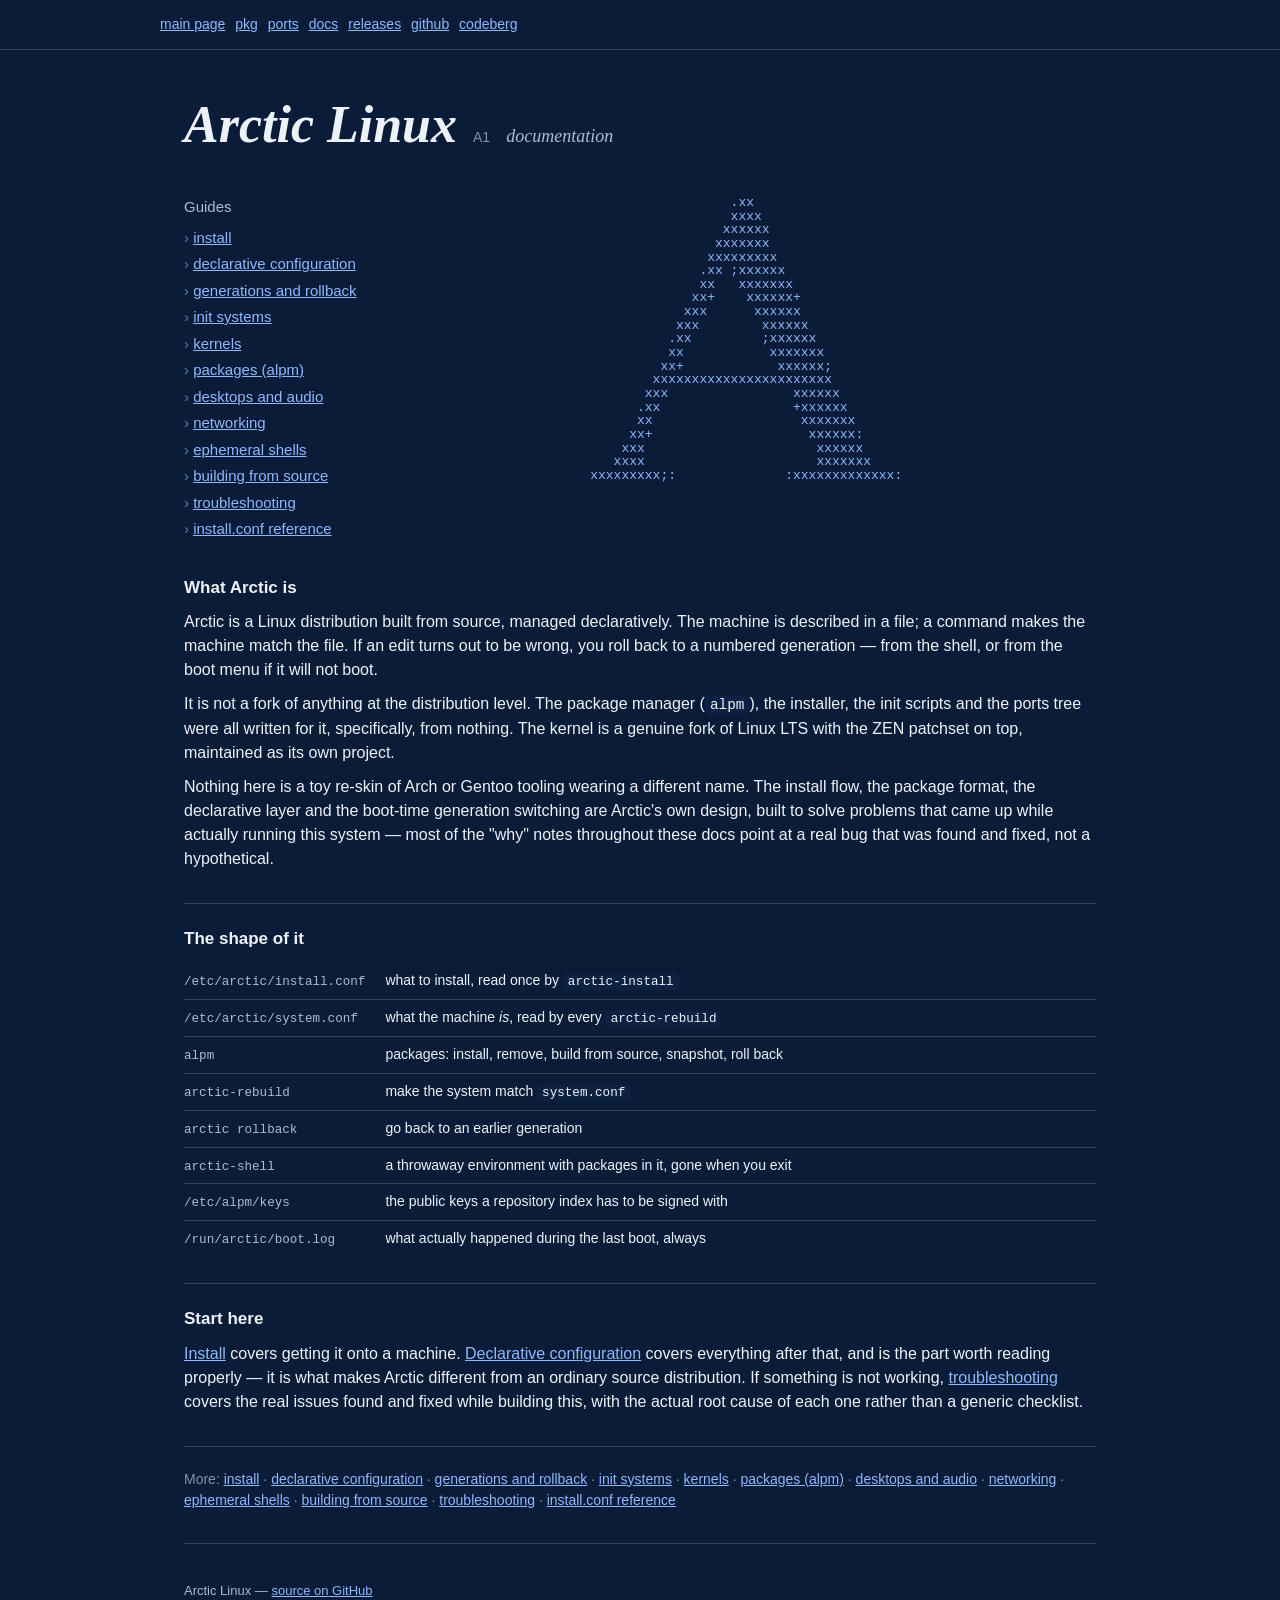
==== index.html @ 074c1dd9 "A1: alpm system get/check/upgrade, declarative networking/GPU/microcode, arctic-shell crash recovery" ====
<!DOCTYPE html>
<html lang="en">
<head>
<meta charset="utf-8">
<meta name="viewport" content="width=device-width, initial-scale=1">
<title>Arctic Linux docs</title>
<link rel="stylesheet" href="/style.css">
</head>
<body>
<nav class="topbar">
  <div class="wrap" style="padding:0;">
    <a href="https://arctic-linux.apiwow.net">main page</a>
    <a href="https://pkg-arctic.apiwow.net">pkg</a>
    <a href="https://ports-arctic.apiwow.net">ports</a>
    <a href="https://arctic-docs.apiwow.net">docs</a>
    <a href="https://arctic-releases.apiwow.net">releases</a>
    <a href="https://github.com/apiwo/arctic-linux">github</a>
    <a href="https://codeberg.org/apiwo/arctic-linux">codeberg</a>
  </div>
</nav>
<div class="wrap">
  <header class="hero">
    <h1>Arctic Linux</h1>
    <p style="color:#7f92b0;font-size:14px;margin-top:-6px;">A1</p>
    <span class="tagline">documentation</span>
  </header>

  <div class="top-grid">
    <div class="pages">
      <p>Guides</p>
      <ul>
        <li><a href="/install.html">install</a></li>
        <li><a href="/configure.html">declarative configuration</a></li>
        <li><a href="/generations.html">generations and rollback</a></li>
        <li><a href="/init.html">init systems</a></li>
        <li><a href="/kernels.html">kernels</a></li>
        <li><a href="/packages.html">packages (alpm)</a></li>
        <li><a href="/desktops.html">desktops and audio</a></li>
        <li><a href="/networking.html">networking</a></li>
        <li><a href="/shell.html">ephemeral shells</a></li>
                <li><a href="/building.html">building from source</a></li>
        <li><a href="/troubleshooting.html">troubleshooting</a></li>
        <li><a href="/reference.html">install.conf reference</a></li>
      </ul>
    </div>
    <div class="art">
      <pre>                   .xx
                   xxxx
                  xxxxxx
                 xxxxxxx
                xxxxxxxxx
               .xx ;xxxxxx
               xx   xxxxxxx
              xx+    xxxxxx+
             xxx      xxxxxx
            xxx        xxxxxx
           .xx         ;xxxxxx
           xx           xxxxxxx
          xx+            xxxxxx;
         xxxxxxxxxxxxxxxxxxxxxxx
        xxx                xxxxxx
       .xx                 +xxxxxx
       xx                   xxxxxxx
      xx+                    xxxxxx:
     xxx                      xxxxxx
    xxxx                      xxxxxxx
 xxxxxxxxx;:              :xxxxxxxxxxxxx:</pre>
    </div>
  </div>

  <section>
    <h2>What Arctic is</h2>
    <p>Arctic is a Linux distribution built from source, managed declaratively.
    The machine is described in a file; a command makes the machine match the
    file. If an edit turns out to be wrong, you roll back to a numbered
    generation — from the shell, or from the boot menu if it will not boot.</p>

    <p>It is not a fork of anything at the distribution level. The package
    manager (<code>alpm</code>), the installer, the init scripts and the
    ports tree were all written for it, specifically, from nothing. The
    kernel is a genuine fork of Linux LTS with the ZEN patchset on top,
    maintained as its own project.</p>

    <p>Nothing here is a toy re-skin of Arch or Gentoo tooling wearing a
    different name. The install flow, the package format, the declarative
    layer and the boot-time generation switching are Arctic's own design,
    built to solve problems that came up while actually running this
    system — most of the "why" notes throughout these docs point at a real
    bug that was found and fixed, not a hypothetical.</p>
  </section>

  <section>
    <h2>The shape of it</h2>
    <table>
      <tr><td><code>/etc/arctic/install.conf</code></td>
          <td>what to install, read once by <code>arctic-install</code></td></tr>
      <tr><td><code>/etc/arctic/system.conf</code></td>
          <td>what the machine <em>is</em>, read by every <code>arctic-rebuild</code></td></tr>
      <tr><td><code>alpm</code></td>
          <td>packages: install, remove, build from source, snapshot, roll back</td></tr>
      <tr><td><code>arctic-rebuild</code></td>
          <td>make the system match <code>system.conf</code></td></tr>
      <tr><td><code>arctic rollback</code></td>
          <td>go back to an earlier generation</td></tr>
      <tr><td><code>arctic-shell</code></td>
          <td>a throwaway environment with packages in it, gone when you exit</td></tr>
      <tr><td><code>/etc/alpm/keys</code></td>
          <td>the public keys a repository index has to be signed with</td></tr>
      <tr><td><code>/run/arctic/boot.log</code></td>
          <td>what actually happened during the last boot, always</td></tr>
    </table>
  </section>

  <section>
    <h2>Start here</h2>
    <p><a href="/install.html">Install</a> covers getting it onto a machine.
    <a href="/configure.html">Declarative configuration</a> covers everything
    after that, and is the part worth reading properly — it is what makes
    Arctic different from an ordinary source distribution. If something is
    not working, <a href="/troubleshooting.html">troubleshooting</a> covers
    the real issues found and fixed while building this, with the actual
    root cause of each one rather than a generic checklist.</p>
  </section>

  <section>
    <p style="color:#7f92b0;font-size:14px;">More: <a href="/install.html">install</a> · <a href="/configure.html">declarative configuration</a> · <a href="/generations.html">generations and rollback</a> · <a href="/init.html">init systems</a> · <a href="/kernels.html">kernels</a> · <a href="/packages.html">packages (alpm)</a> · <a href="/desktops.html">desktops and audio</a> · <a href="/networking.html">networking</a> · <a href="/shell.html">ephemeral shells</a> · <a href="/building.html">building from source</a> · <a href="/troubleshooting.html">troubleshooting</a> · <a href="/reference.html">install.conf reference</a></p>
  </section>

  <footer>
    <p>Arctic Linux — <a href="https://github.com/apiwo/arctic-linux">source on GitHub</a></p>
  </footer>
</div>
</body>
</html>
---- style.css ----
:root{
  --bg:#0a1c38;
  --bg-alt:#0d2242;
  --fg:#eef2f8;
  --fg-dim:#a9bbd6;
  --accent:#8fb8ff;
  --accent-dim:#5580b8;
  --rule:rgba(255,255,255,0.16);
}
*{box-sizing:border-box;}
body{
  margin:0;
  background:var(--bg);
  color:var(--fg);
  font-family:-apple-system,BlinkMacSystemFont,"Segoe UI",Helvetica,Arial,sans-serif;
  font-size:16px;
  line-height:1.5;
}
a{color:var(--accent);text-decoration:underline;}
a:hover{color:#c3dbff;}
a:focus-visible, button:focus-visible{outline:2px solid var(--accent);outline-offset:2px;}

.wrap{max-width:960px;margin:0 auto;padding:0 24px 80px;}

nav.topbar{
  padding:14px 24px;
  border-bottom:1px solid var(--rule);
  font-size:14px;
}
nav.topbar a{margin-right:6px;}

header.hero{
  display:flex;
  align-items:baseline;
  gap:16px;
  flex-wrap:wrap;
  padding:36px 0 8px;
}
header.hero h1{
  font-family:Georgia,"Times New Roman",serif;
  font-style:italic;
  font-weight:700;
  font-size:52px;
  margin:0;
  color:var(--fg);
}
header.hero .tagline{
  font-family:Georgia,"Times New Roman",serif;
  font-style:italic;
  color:var(--fg-dim);
  font-size:18px;
}

.top-grid{
  display:flex;
  gap:32px;
  padding:24px 0 8px;
  flex-wrap:wrap;
}
.pages{min-width:150px;font-size:15px;}
.pages p{margin:0 0 8px;color:var(--fg-dim);}
.pages ul{list-style:none;margin:0;padding:0;}
.pages li{margin:4px 0;}
.pages li::before{content:"› ";color:var(--accent-dim);}

.art{
  flex:1;
  min-width:280px;
  display:flex;
  justify-content:center;
}
.art pre{
  font-family:"JetBrains Mono","Fira Code",ui-monospace,Menlo,Consolas,monospace;
  font-size:13px;
  line-height:1.05;
  color:var(--accent);
  margin:0;
  white-space:pre;
}

section{padding:22px 0;border-top:1px solid var(--rule);}
section:first-of-type{border-top:none;}
section h2{
  font-size:17px;
  margin:0 0 10px;
  color:var(--fg);
}
section p{margin:0 0 10px;color:var(--fg);}
section ul{margin:0;padding-left:20px;}
section li{margin:4px 0;}

.status-line{
  font-size:14px;
  letter-spacing:.02em;
  color:var(--fg-dim);
}
.status-line strong{color:var(--fg);}

pre.code{
  background:var(--bg-alt);
  border:1px solid var(--rule);
  padding:14px 16px;
  overflow-x:auto;
  font-family:"JetBrains Mono","Fira Code",ui-monospace,Menlo,Consolas,monospace;
  font-size:13px;
  color:var(--fg);
  line-height:1.5;
}
pre.code .c{color:var(--fg-dim);}

footer{
  padding:24px 0 0;
  border-top:1px solid var(--rule);
  font-size:13px;
  color:var(--fg-dim);
}

@media (max-width:600px){
  header.hero h1{font-size:40px;}
  .top-grid{flex-direction:column;}
  .art{justify-content:flex-start;}
  .art pre{font-size:11px;}
}

table.listing{width:100%;border-collapse:collapse;font-size:14px;}
table.listing th{text-align:left;padding:6px 10px;border-bottom:1px solid var(--rule);color:var(--fg-dim);font-weight:600;}
table.listing td{padding:5px 10px;border-bottom:1px solid var(--rule);}
table.listing tr:hover td{background:var(--bg-alt);}

/* Docs additions: plain tables used as definition lists, subheadings, and
   inline code inside prose. */
section h3{font-family:Georgia,'Times New Roman',serif;font-style:italic;
  font-size:18px;font-weight:400;margin:22px 0 8px;color:var(--fg);}
section table{width:100%;border-collapse:collapse;font-size:14px;margin:12px 0 4px;}
section table td{padding:7px 12px 7px 0;border-bottom:1px solid var(--rule);
  vertical-align:top;}
section table td:first-child{white-space:nowrap;width:1%;padding-right:20px;
  color:var(--fg-dim);}
section table tr:last-child td{border-bottom:none;}
section code{font-family:'JetBrains Mono',ui-monospace,SFMono-Regular,Menlo,
  Consolas,monospace;font-size:0.9em;background:var(--bg-alt);
  padding:1px 5px;border-radius:3px;}
section table td:first-child code{background:none;padding:0;}
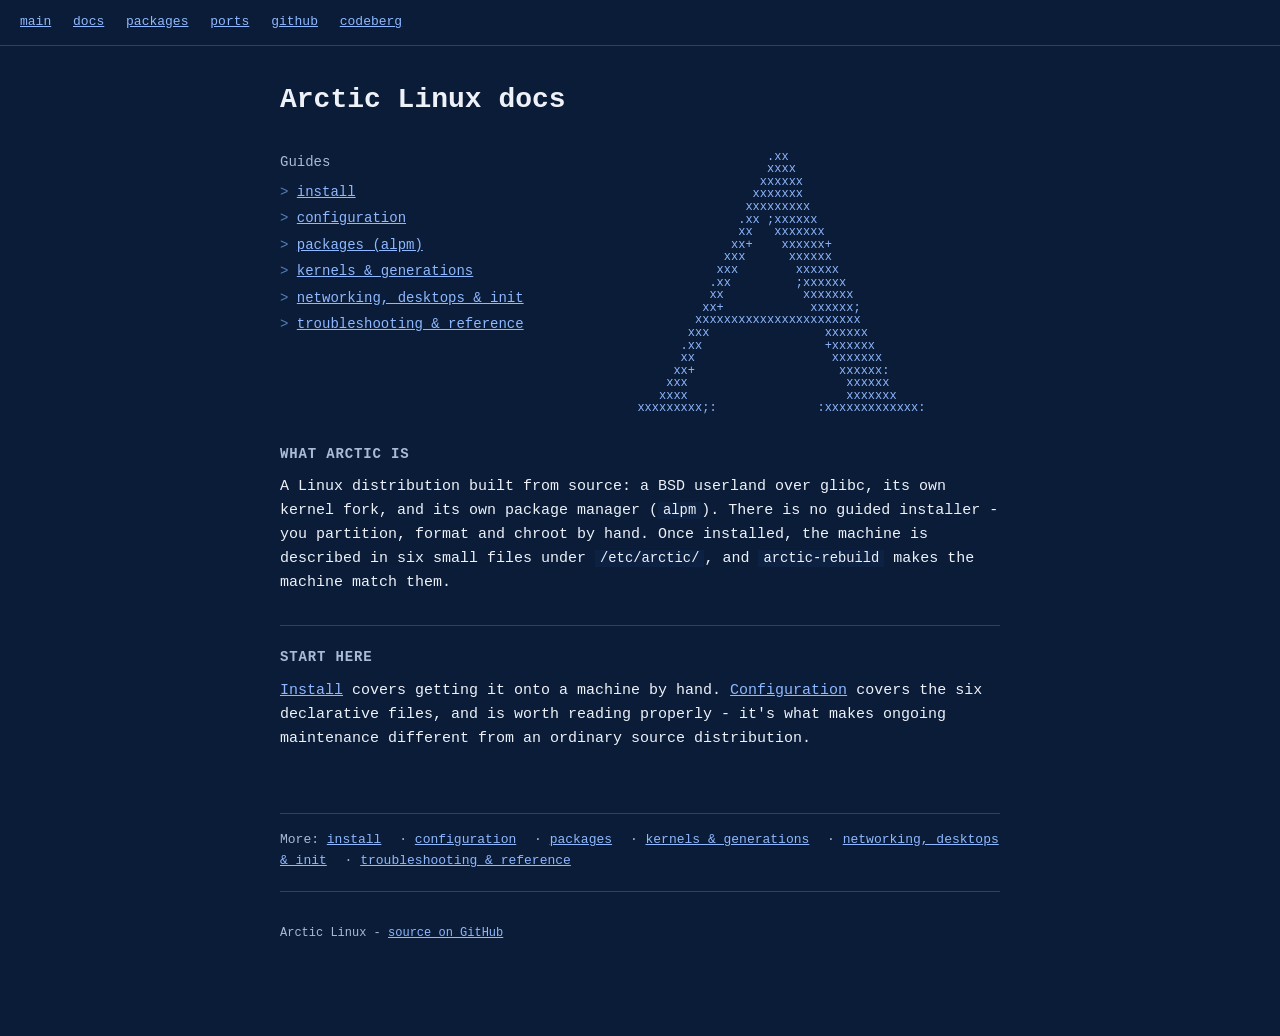
==== commit ac9c77aa: "Cut to 6 articles, shared stylesheet, rewrite for manual install 13 pages down to 6: install (deeper" ====
--- a/index.html
+++ b/index.html
@@ -8,21 +8,16 @@
 </head>
 <body>
 <nav class="topbar">
-  <div class="wrap" style="padding:0;">
-    <a href="https://arctic-linux.apiwow.net">main page</a>
-    <a href="https://pkg-arctic.apiwow.net">pkg</a>
-    <a href="https://ports-arctic.apiwow.net">ports</a>
-    <a href="https://arctic-docs.apiwow.net">docs</a>
-    <a href="https://arctic-releases.apiwow.net">releases</a>
-    <a href="https://github.com/apiwo/arctic-linux">github</a>
-    <a href="https://codeberg.org/apiwo/arctic-linux">codeberg</a>
-  </div>
+  <a href="https://arctic-linux.apiwow.net">main</a>
+  <a href="https://arctic-docs.apiwow.net">docs</a>
+  <a href="https://pkg-arctic.apiwow.net">packages</a>
+  <a href="https://ports-arctic.apiwow.net">ports</a>
+  <a href="https://github.com/apiwo/arctic-linux">github</a>
+  <a href="https://codeberg.org/apiwo/arctic-linux">codeberg</a>
 </nav>
 <div class="wrap">
   <header class="hero">
-    <h1>Arctic Linux</h1>
-    <p style="color:#7f92b0;font-size:14px;margin-top:-6px;">A1</p>
-    <span class="tagline">documentation</span>
+    <h1>Arctic Linux docs</h1>
   </header>
 
   <div class="top-grid">
@@ -30,17 +25,11 @@
       <p>Guides</p>
       <ul>
         <li><a href="/install.html">install</a></li>
-        <li><a href="/configure.html">declarative configuration</a></li>
-        <li><a href="/generations.html">generations and rollback</a></li>
-        <li><a href="/init.html">init systems</a></li>
-        <li><a href="/kernels.html">kernels</a></li>
+        <li><a href="/configure.html">configuration</a></li>
         <li><a href="/packages.html">packages (alpm)</a></li>
-        <li><a href="/desktops.html">desktops and audio</a></li>
-        <li><a href="/networking.html">networking</a></li>
-        <li><a href="/shell.html">ephemeral shells</a></li>
-                <li><a href="/building.html">building from source</a></li>
-        <li><a href="/troubleshooting.html">troubleshooting</a></li>
-        <li><a href="/reference.html">install.conf reference</a></li>
+        <li><a href="/kernels.html">kernels &amp; generations</a></li>
+        <li><a href="/networking.html">networking, desktops &amp; init</a></li>
+        <li><a href="/troubleshooting.html">troubleshooting &amp; reference</a></li>
       </ul>
     </div>
     <div class="art">
@@ -70,64 +59,34 @@
 
   <section>
     <h2>What Arctic is</h2>
-    <p>Arctic is a Linux distribution built from source, managed declaratively.
-    The machine is described in a file; a command makes the machine match the
-    file. If an edit turns out to be wrong, you roll back to a numbered
-    generation — from the shell, or from the boot menu if it will not boot.</p>
-
-    <p>It is not a fork of anything at the distribution level. The package
-    manager (<code>alpm</code>), the installer, the init scripts and the
-    ports tree were all written for it, specifically, from nothing. The
-    kernel is a genuine fork of Linux LTS with the ZEN patchset on top,
-    maintained as its own project.</p>
-
-    <p>Nothing here is a toy re-skin of Arch or Gentoo tooling wearing a
-    different name. The install flow, the package format, the declarative
-    layer and the boot-time generation switching are Arctic's own design,
-    built to solve problems that came up while actually running this
-    system — most of the "why" notes throughout these docs point at a real
-    bug that was found and fixed, not a hypothetical.</p>
-  </section>
-
-  <section>
-    <h2>The shape of it</h2>
-    <table>
-      <tr><td><code>/etc/arctic/install.conf</code></td>
-          <td>what to install, read once by <code>arctic-install</code></td></tr>
-      <tr><td><code>/etc/arctic/system.conf</code></td>
-          <td>what the machine <em>is</em>, read by every <code>arctic-rebuild</code></td></tr>
-      <tr><td><code>alpm</code></td>
-          <td>packages: install, remove, build from source, snapshot, roll back</td></tr>
-      <tr><td><code>arctic-rebuild</code></td>
-          <td>make the system match <code>system.conf</code></td></tr>
-      <tr><td><code>arctic rollback</code></td>
-          <td>go back to an earlier generation</td></tr>
-      <tr><td><code>arctic-shell</code></td>
-          <td>a throwaway environment with packages in it, gone when you exit</td></tr>
-      <tr><td><code>/etc/alpm/keys</code></td>
-          <td>the public keys a repository index has to be signed with</td></tr>
-      <tr><td><code>/run/arctic/boot.log</code></td>
-          <td>what actually happened during the last boot, always</td></tr>
-    </table>
+    <p>A Linux distribution built from source: a BSD userland over glibc,
+    its own kernel fork, and its own package manager (<code>alpm</code>).
+    There is no guided installer - you partition, format and chroot by
+    hand. Once installed, the machine is described in six small files
+    under <code>/etc/arctic/</code>, and <code>arctic-rebuild</code> makes
+    the machine match them.</p>
   </section>
 
   <section>
     <h2>Start here</h2>
-    <p><a href="/install.html">Install</a> covers getting it onto a machine.
-    <a href="/configure.html">Declarative configuration</a> covers everything
-    after that, and is the part worth reading properly — it is what makes
-    Arctic different from an ordinary source distribution. If something is
-    not working, <a href="/troubleshooting.html">troubleshooting</a> covers
-    the real issues found and fixed while building this, with the actual
-    root cause of each one rather than a generic checklist.</p>
+    <p><a href="/install.html">Install</a> covers getting it onto a
+    machine by hand. <a href="/configure.html">Configuration</a> covers
+    the six declarative files, and is worth reading properly - it's what
+    makes ongoing maintenance different from an ordinary source
+    distribution.</p>
   </section>
 
-  <section>
-    <p style="color:#7f92b0;font-size:14px;">More: <a href="/install.html">install</a> · <a href="/configure.html">declarative configuration</a> · <a href="/generations.html">generations and rollback</a> · <a href="/init.html">init systems</a> · <a href="/kernels.html">kernels</a> · <a href="/packages.html">packages (alpm)</a> · <a href="/desktops.html">desktops and audio</a> · <a href="/networking.html">networking</a> · <a href="/shell.html">ephemeral shells</a> · <a href="/building.html">building from source</a> · <a href="/troubleshooting.html">troubleshooting</a> · <a href="/reference.html">install.conf reference</a></p>
+  <section class="docnav">
+    More: <a href="/install.html">install</a> ·
+    <a href="/configure.html">configuration</a> ·
+    <a href="/packages.html">packages</a> ·
+    <a href="/kernels.html">kernels &amp; generations</a> ·
+    <a href="/networking.html">networking, desktops &amp; init</a> ·
+    <a href="/troubleshooting.html">troubleshooting &amp; reference</a>
   </section>
 
   <footer>
-    <p>Arctic Linux — <a href="https://github.com/apiwo/arctic-linux">source on GitHub</a></p>
+    <p>Arctic Linux - <a href="https://github.com/apiwo/arctic-linux">source on GitHub</a></p>
   </footer>
 </div>
 </body>
--- a/style.css
+++ b/style.css
@@ -8,89 +8,98 @@
   --rule:rgba(255,255,255,0.16);
 }
 *{box-sizing:border-box;}
+html{-webkit-text-size-adjust:100%;}
 body{
   margin:0;
   background:var(--bg);
   color:var(--fg);
-  font-family:-apple-system,BlinkMacSystemFont,"Segoe UI",Helvetica,Arial,sans-serif;
-  font-size:16px;
-  line-height:1.5;
+  font-family:ui-monospace,"JetBrains Mono","Fira Code",Menlo,Consolas,monospace;
+  font-size:15px;
+  line-height:1.6;
 }
 a{color:var(--accent);text-decoration:underline;}
 a:hover{color:#c3dbff;}
 a:focus-visible, button:focus-visible{outline:2px solid var(--accent);outline-offset:2px;}
 
-.wrap{max-width:960px;margin:0 auto;padding:0 24px 80px;}
+.wrap{max-width:760px;margin:0 auto;padding:0 20px 80px;}
 
 nav.topbar{
-  padding:14px 24px;
+  padding:12px 20px;
   border-bottom:1px solid var(--rule);
-  font-size:14px;
+  font-size:13px;
 }
-nav.topbar a{margin-right:6px;}
+nav.topbar a{margin-right:14px;}
 
 header.hero{
-  display:flex;
-  align-items:baseline;
-  gap:16px;
-  flex-wrap:wrap;
-  padding:36px 0 8px;
+  padding:32px 0 8px;
 }
 header.hero h1{
-  font-family:Georgia,"Times New Roman",serif;
-  font-style:italic;
   font-weight:700;
-  font-size:52px;
+  font-size:28px;
   margin:0;
   color:var(--fg);
 }
 header.hero .tagline{
-  font-family:Georgia,"Times New Roman",serif;
-  font-style:italic;
+  display:block;
   color:var(--fg-dim);
-  font-size:18px;
+  font-size:14px;
+  margin-top:6px;
 }
 
 .top-grid{
   display:flex;
   gap:32px;
-  padding:24px 0 8px;
+  padding:20px 0 8px;
   flex-wrap:wrap;
 }
-.pages{min-width:150px;font-size:15px;}
+.pages{min-width:150px;font-size:14px;}
 .pages p{margin:0 0 8px;color:var(--fg-dim);}
 .pages ul{list-style:none;margin:0;padding:0;}
 .pages li{margin:4px 0;}
-.pages li::before{content:"› ";color:var(--accent-dim);}
+.pages li::before{content:"> ";color:var(--accent-dim);}
 
 .art{
   flex:1;
-  min-width:280px;
+  min-width:240px;
   display:flex;
   justify-content:center;
 }
 .art pre{
-  font-family:"JetBrains Mono","Fira Code",ui-monospace,Menlo,Consolas,monospace;
-  font-size:13px;
+  font-size:12px;
   line-height:1.05;
   color:var(--accent);
   margin:0;
   white-space:pre;
 }
 
-section{padding:22px 0;border-top:1px solid var(--rule);}
+section{padding:20px 0;border-top:1px solid var(--rule);}
 section:first-of-type{border-top:none;}
 section h2{
-  font-size:17px;
+  font-size:14px;
+  text-transform:uppercase;
+  letter-spacing:.06em;
   margin:0 0 10px;
+  color:var(--fg-dim);
+}
+section h3{
+  font-size:15px;
+  margin:18px 0 8px;
   color:var(--fg);
 }
 section p{margin:0 0 10px;color:var(--fg);}
-section ul{margin:0;padding-left:20px;}
+section ul{margin:0 0 10px;padding-left:20px;}
 section li{margin:4px 0;}
+section table{width:100%;border-collapse:collapse;font-size:14px;margin:0 0 12px;}
+section table th{text-align:left;padding:5px 8px;border-bottom:1px solid var(--rule);color:var(--fg-dim);font-weight:600;}
+section table td{padding:5px 8px;border-bottom:1px solid var(--rule);vertical-align:top;}
+section code{
+  background:var(--bg-alt);
+  padding:1px 5px;
+  font-size:.92em;
+}
 
 .status-line{
-  font-size:14px;
+  font-size:13px;
   letter-spacing:.02em;
   color:var(--fg-dim);
 }
@@ -101,43 +110,38 @@
   border:1px solid var(--rule);
   padding:14px 16px;
   overflow-x:auto;
-  font-family:"JetBrains Mono","Fira Code",ui-monospace,Menlo,Consolas,monospace;
   font-size:13px;
   color:var(--fg);
   line-height:1.5;
 }
 pre.code .c{color:var(--fg-dim);}
 
-footer{
-  padding:24px 0 0;
+.note{color:var(--fg-dim);}
+
+.docnav{
+  margin-top:32px;
+  padding-top:16px;
   border-top:1px solid var(--rule);
   font-size:13px;
   color:var(--fg-dim);
 }
+.docnav a{margin-right:10px;}
+
+footer{
+  padding:20px 0 0;
+  border-top:1px solid var(--rule);
+  font-size:12px;
+  color:var(--fg-dim);
+}
 
 @media (max-width:600px){
-  header.hero h1{font-size:40px;}
+  header.hero h1{font-size:22px;}
   .top-grid{flex-direction:column;}
   .art{justify-content:flex-start;}
-  .art pre{font-size:11px;}
+  .art pre{font-size:10px;}
 }
 
 table.listing{width:100%;border-collapse:collapse;font-size:14px;}
 table.listing th{text-align:left;padding:6px 10px;border-bottom:1px solid var(--rule);color:var(--fg-dim);font-weight:600;}
 table.listing td{padding:5px 10px;border-bottom:1px solid var(--rule);}
 table.listing tr:hover td{background:var(--bg-alt);}
-
-/* Docs additions: plain tables used as definition lists, subheadings, and
-   inline code inside prose. */
-section h3{font-family:Georgia,'Times New Roman',serif;font-style:italic;
-  font-size:18px;font-weight:400;margin:22px 0 8px;color:var(--fg);}
-section table{width:100%;border-collapse:collapse;font-size:14px;margin:12px 0 4px;}
-section table td{padding:7px 12px 7px 0;border-bottom:1px solid var(--rule);
-  vertical-align:top;}
-section table td:first-child{white-space:nowrap;width:1%;padding-right:20px;
-  color:var(--fg-dim);}
-section table tr:last-child td{border-bottom:none;}
-section code{font-family:'JetBrains Mono',ui-monospace,SFMono-Regular,Menlo,
-  Consolas,monospace;font-size:0.9em;background:var(--bg-alt);
-  padding:1px 5px;border-radius:3px;}
-section table td:first-child code{background:none;padding:0;}
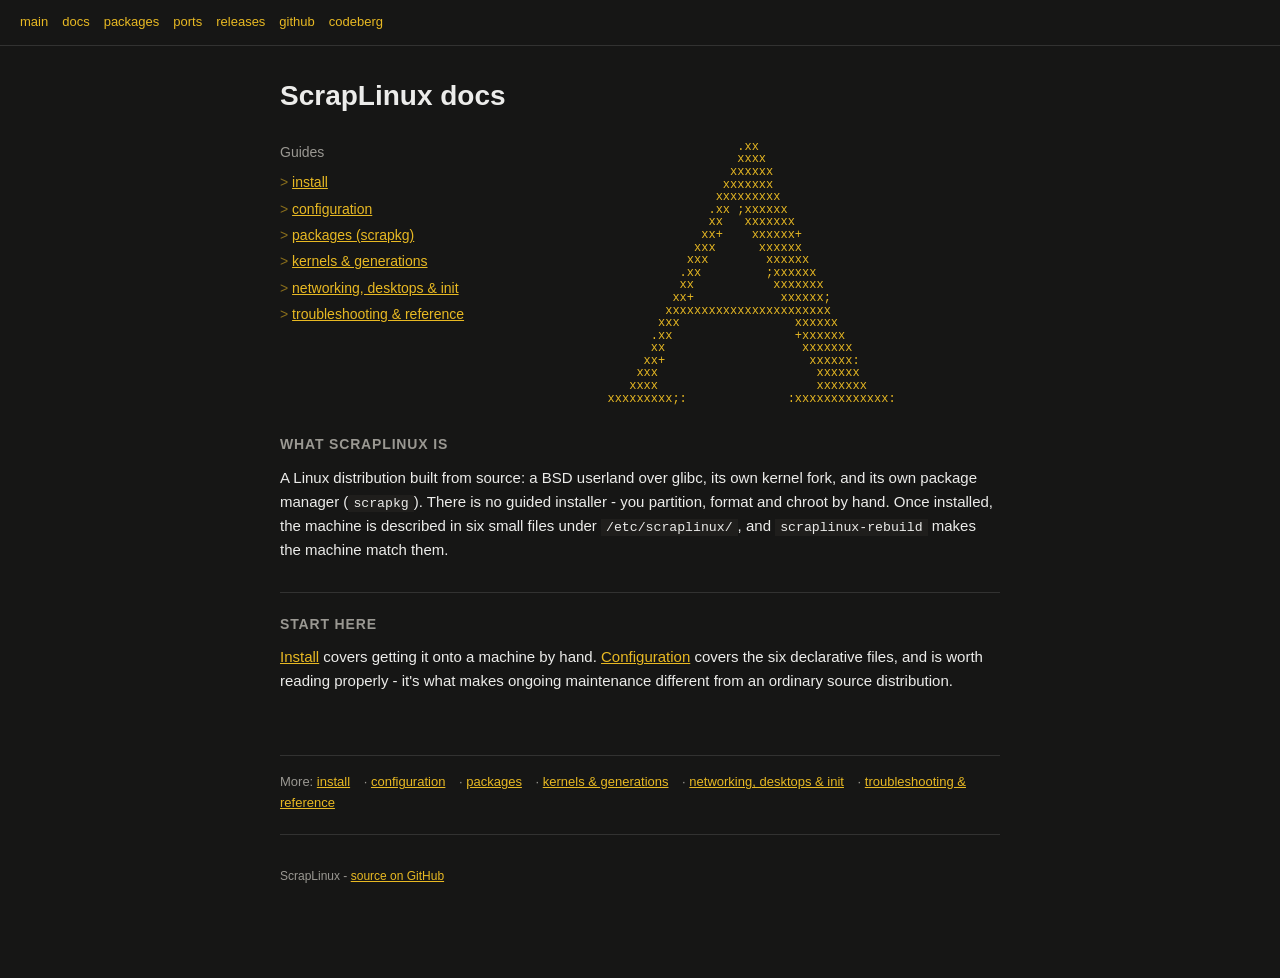
==== commit 83a52736: "Commit" ====
--- a/index.html
+++ b/index.html
@@ -3,21 +3,22 @@
 <head>
 <meta charset="utf-8">
 <meta name="viewport" content="width=device-width, initial-scale=1">
-<title>Arctic Linux docs</title>
+<title>ScrapLinux docs</title>
 <link rel="stylesheet" href="/style.css">
 </head>
 <body>
 <nav class="topbar">
-  <a href="https://arctic-linux.apiwow.net">main</a>
-  <a href="https://arctic-docs.apiwow.net">docs</a>
-  <a href="https://pkg-arctic.apiwow.net">packages</a>
-  <a href="https://ports-arctic.apiwow.net">ports</a>
-  <a href="https://github.com/apiwo/arctic-linux">github</a>
-  <a href="https://codeberg.org/apiwo/arctic-linux">codeberg</a>
+  <a href="https://scraplinux.apiwow.net">main</a>
+  <a href="https://scraplinux-docs.apiwow.net">docs</a>
+  <a href="https://pkg-scraplinux.apiwow.net">packages</a>
+  <a href="https://ports-scraplinux.apiwow.net">ports</a>
+  <a href="https://scraplinux-releases.apiwow.net">releases</a>
+  <a href="https://github.com/apiwo/scraplinux">github</a>
+  <a href="https://codeberg.org/apiwo/scraplinux">codeberg</a>
 </nav>
 <div class="wrap">
   <header class="hero">
-    <h1>Arctic Linux docs</h1>
+    <h1>ScrapLinux docs</h1>
   </header>
 
   <div class="top-grid">
@@ -26,7 +27,7 @@
       <ul>
         <li><a href="/install.html">install</a></li>
         <li><a href="/configure.html">configuration</a></li>
-        <li><a href="/packages.html">packages (alpm)</a></li>
+        <li><a href="/packages.html">packages (scrapkg)</a></li>
         <li><a href="/kernels.html">kernels &amp; generations</a></li>
         <li><a href="/networking.html">networking, desktops &amp; init</a></li>
         <li><a href="/troubleshooting.html">troubleshooting &amp; reference</a></li>
@@ -58,12 +59,12 @@
   </div>
 
   <section>
-    <h2>What Arctic is</h2>
+    <h2>What ScrapLinux is</h2>
     <p>A Linux distribution built from source: a BSD userland over glibc,
-    its own kernel fork, and its own package manager (<code>alpm</code>).
+    its own kernel fork, and its own package manager (<code>scrapkg</code>).
     There is no guided installer - you partition, format and chroot by
     hand. Once installed, the machine is described in six small files
-    under <code>/etc/arctic/</code>, and <code>arctic-rebuild</code> makes
+    under <code>/etc/scraplinux/</code>, and <code>scraplinux-rebuild</code> makes
     the machine match them.</p>
   </section>
 
@@ -86,7 +87,7 @@
   </section>
 
   <footer>
-    <p>Arctic Linux - <a href="https://github.com/apiwo/arctic-linux">source on GitHub</a></p>
+    <p>ScrapLinux - <a href="https://github.com/apiwo/scraplinux">source on GitHub</a></p>
   </footer>
 </div>
 </body>
--- a/style.css
+++ b/style.css
@@ -1,11 +1,11 @@
 :root{
-  --bg:#0a1c38;
-  --bg-alt:#0d2242;
-  --fg:#eef2f8;
-  --fg-dim:#a9bbd6;
-  --accent:#8fb8ff;
-  --accent-dim:#5580b8;
-  --rule:rgba(255,255,255,0.16);
+  --bg:#161615;
+  --bg-alt:#1f1e1c;
+  --fg:#ececea;
+  --fg-dim:#9a9892;
+  --accent:#e8b923;
+  --accent-dim:#8a6f1c;
+  --rule:rgba(255,255,255,0.12);
 }
 *{box-sizing:border-box;}
 html{-webkit-text-size-adjust:100%;}
@@ -13,12 +13,12 @@
   margin:0;
   background:var(--bg);
   color:var(--fg);
-  font-family:ui-monospace,"JetBrains Mono","Fira Code",Menlo,Consolas,monospace;
+  font-family:Arial,Helvetica,"Helvetica Neue",sans-serif;
   font-size:15px;
   line-height:1.6;
 }
 a{color:var(--accent);text-decoration:underline;}
-a:hover{color:#c3dbff;}
+a:hover{color:#ffd662;}
 a:focus-visible, button:focus-visible{outline:2px solid var(--accent);outline-offset:2px;}
 
 .wrap{max-width:760px;margin:0 auto;padding:0 20px 80px;}
@@ -27,17 +27,25 @@
   padding:12px 20px;
   border-bottom:1px solid var(--rule);
   font-size:13px;
+  display:flex;
+  flex-wrap:wrap;
+  row-gap:6px;
+  overflow:visible;
 }
-nav.topbar a{margin-right:14px;}
+nav.topbar a{margin-right:14px;text-decoration:none;}
+nav.topbar a:hover{text-decoration:underline;}
 
 header.hero{
   padding:32px 0 8px;
+  overflow:visible;
 }
 header.hero h1{
   font-weight:700;
   font-size:28px;
   margin:0;
   color:var(--fg);
+  overflow-wrap:anywhere;
+  line-height:1.25;
 }
 header.hero .tagline{
   display:block;
@@ -65,6 +73,7 @@
   justify-content:center;
 }
 .art pre{
+  font-family:ui-monospace,"JetBrains Mono","Fira Code",Menlo,Consolas,monospace;
   font-size:12px;
   line-height:1.05;
   color:var(--accent);
@@ -93,9 +102,10 @@
 section table th{text-align:left;padding:5px 8px;border-bottom:1px solid var(--rule);color:var(--fg-dim);font-weight:600;}
 section table td{padding:5px 8px;border-bottom:1px solid var(--rule);vertical-align:top;}
 section code{
+  font-family:ui-monospace,"JetBrains Mono","Fira Code",Menlo,Consolas,monospace;
   background:var(--bg-alt);
   padding:1px 5px;
-  font-size:.92em;
+  font-size:.88em;
 }
 
 .status-line{
@@ -103,9 +113,10 @@
   letter-spacing:.02em;
   color:var(--fg-dim);
 }
-.status-line strong{color:var(--fg);}
+.status-line strong{color:var(--accent);}
 
 pre.code{
+  font-family:ui-monospace,"JetBrains Mono","Fira Code",Menlo,Consolas,monospace;
   background:var(--bg-alt);
   border:1px solid var(--rule);
   padding:14px 16px;
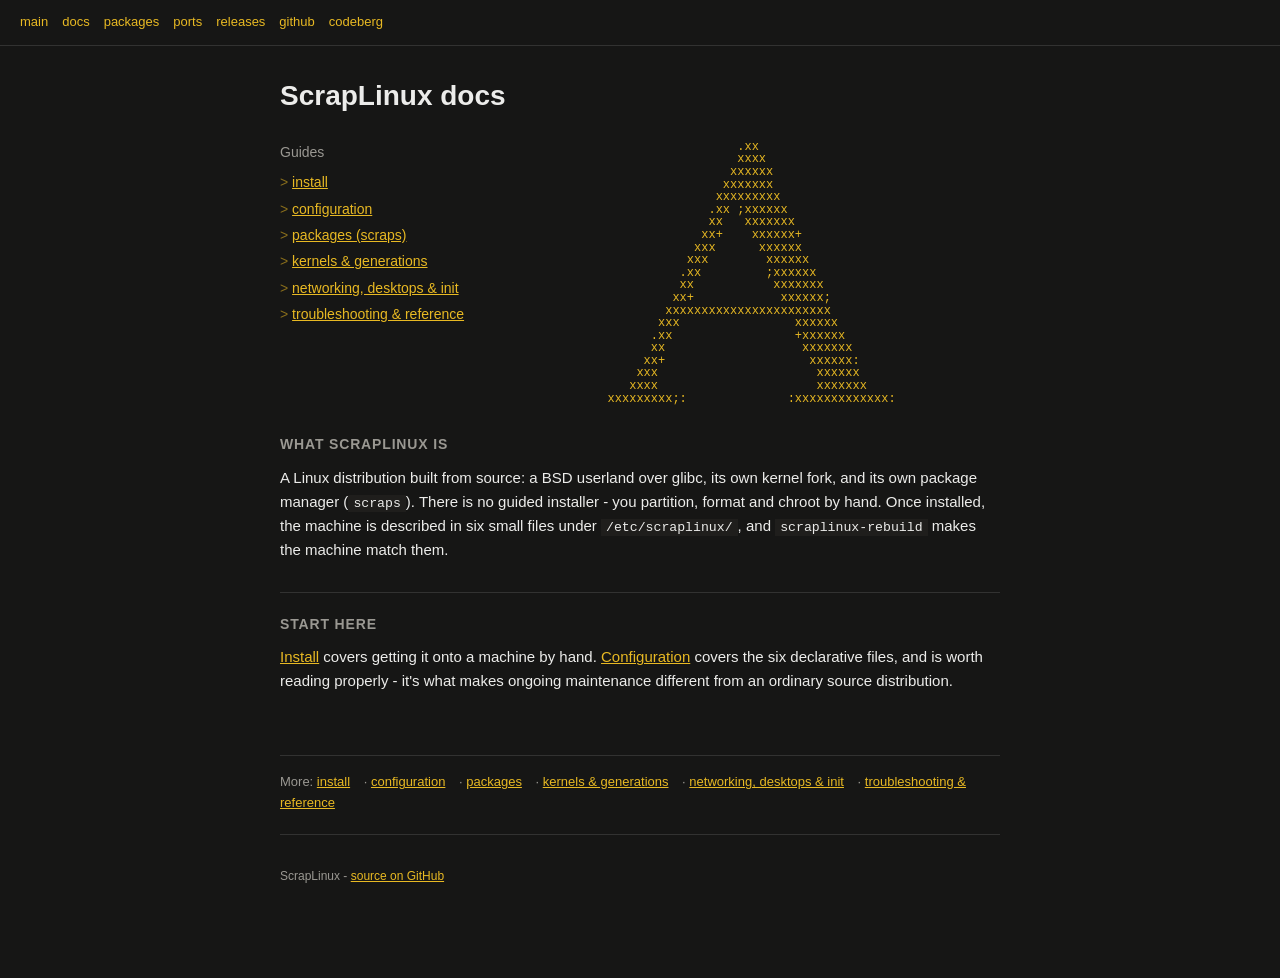
==== commit 91349ae3: "Commit" ====
--- a/index.html
+++ b/index.html
@@ -27,7 +27,7 @@
       <ul>
         <li><a href="/install.html">install</a></li>
         <li><a href="/configure.html">configuration</a></li>
-        <li><a href="/packages.html">packages (scrapkg)</a></li>
+        <li><a href="/packages.html">packages (scraps)</a></li>
         <li><a href="/kernels.html">kernels &amp; generations</a></li>
         <li><a href="/networking.html">networking, desktops &amp; init</a></li>
         <li><a href="/troubleshooting.html">troubleshooting &amp; reference</a></li>
@@ -61,7 +61,7 @@
   <section>
     <h2>What ScrapLinux is</h2>
     <p>A Linux distribution built from source: a BSD userland over glibc,
-    its own kernel fork, and its own package manager (<code>scrapkg</code>).
+    its own kernel fork, and its own package manager (<code>scraps</code>).
     There is no guided installer - you partition, format and chroot by
     hand. Once installed, the machine is described in six small files
     under <code>/etc/scraplinux/</code>, and <code>scraplinux-rebuild</code> makes
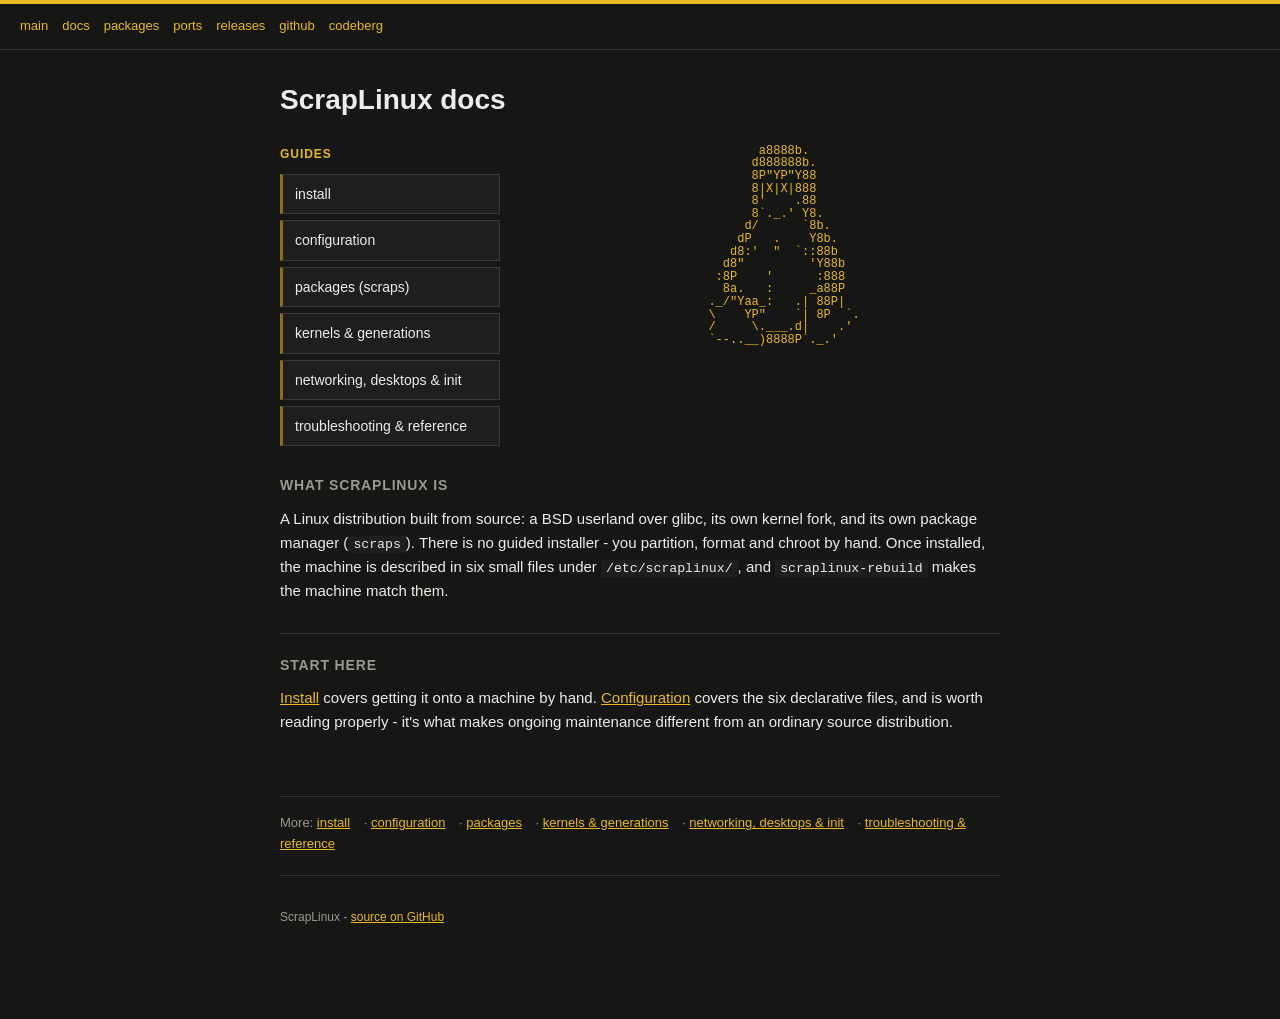
==== commit d0aaa89c: "Commit" ====
--- a/index.html
+++ b/index.html
@@ -34,27 +34,22 @@
       </ul>
     </div>
     <div class="art">
-      <pre>                   .xx
-                   xxxx
-                  xxxxxx
-                 xxxxxxx
-                xxxxxxxxx
-               .xx ;xxxxxx
-               xx   xxxxxxx
-              xx+    xxxxxx+
-             xxx      xxxxxx
-            xxx        xxxxxx
-           .xx         ;xxxxxx
-           xx           xxxxxxx
-          xx+            xxxxxx;
-         xxxxxxxxxxxxxxxxxxxxxxx
-        xxx                xxxxxx
-       .xx                 +xxxxxx
-       xx                   xxxxxxx
-      xx+                    xxxxxx:
-     xxx                      xxxxxx
-    xxxx                      xxxxxxx
- xxxxxxxxx;:              :xxxxxxxxxxxxx:</pre>
+      <pre>            a8888b.
+           d888888b.
+           8P"YP"Y88
+           8|X|X|888
+           8'    .88
+           8`._.' Y8.
+          d/      `8b.
+         dP   .    Y8b.
+        d8:'  "  `::88b
+       d8"         'Y88b
+      :8P    '      :888
+       8a.   :     _a88P
+     ._/"Yaa_:   .| 88P|
+     \    YP"    `| 8P  `.
+     /     \.___.d|    .'
+     `--..__)8888P`._.'</pre>
     </div>
   </div>
 
--- a/style.css
+++ b/style.css
@@ -54,17 +54,40 @@
   margin-top:6px;
 }
 
+/* Docs-specific: a top accent rule and a card-style guide list, so this
+   reads as its own section of the site rather than a recolored copy of
+   the home page. */
+body{border-top:4px solid var(--accent);}
+
 .top-grid{
   display:flex;
   gap:32px;
   padding:20px 0 8px;
   flex-wrap:wrap;
 }
-.pages{min-width:150px;font-size:14px;}
-.pages p{margin:0 0 8px;color:var(--fg-dim);}
-.pages ul{list-style:none;margin:0;padding:0;}
-.pages li{margin:4px 0;}
-.pages li::before{content:"> ";color:var(--accent-dim);}
+.pages{min-width:220px;font-size:14px;}
+.pages p{
+  margin:0 0 10px;
+  color:var(--accent);
+  font-weight:700;
+  text-transform:uppercase;
+  font-size:12px;
+  letter-spacing:.08em;
+}
+.pages ul{list-style:none;margin:0;padding:0;display:flex;flex-direction:column;gap:6px;}
+.pages li{margin:0;}
+.pages li a{
+  display:block;
+  padding:8px 12px;
+  border:1px solid var(--rule);
+  border-left:3px solid var(--accent-dim);
+  background:var(--bg-alt);
+  text-decoration:none;
+  color:var(--fg);
+  transition:border-left-color .12s ease;
+}
+.pages li a:hover{border-left-color:var(--accent);color:var(--accent);}
+.pages li::before{content:none;}
 
 .art{
   flex:1;
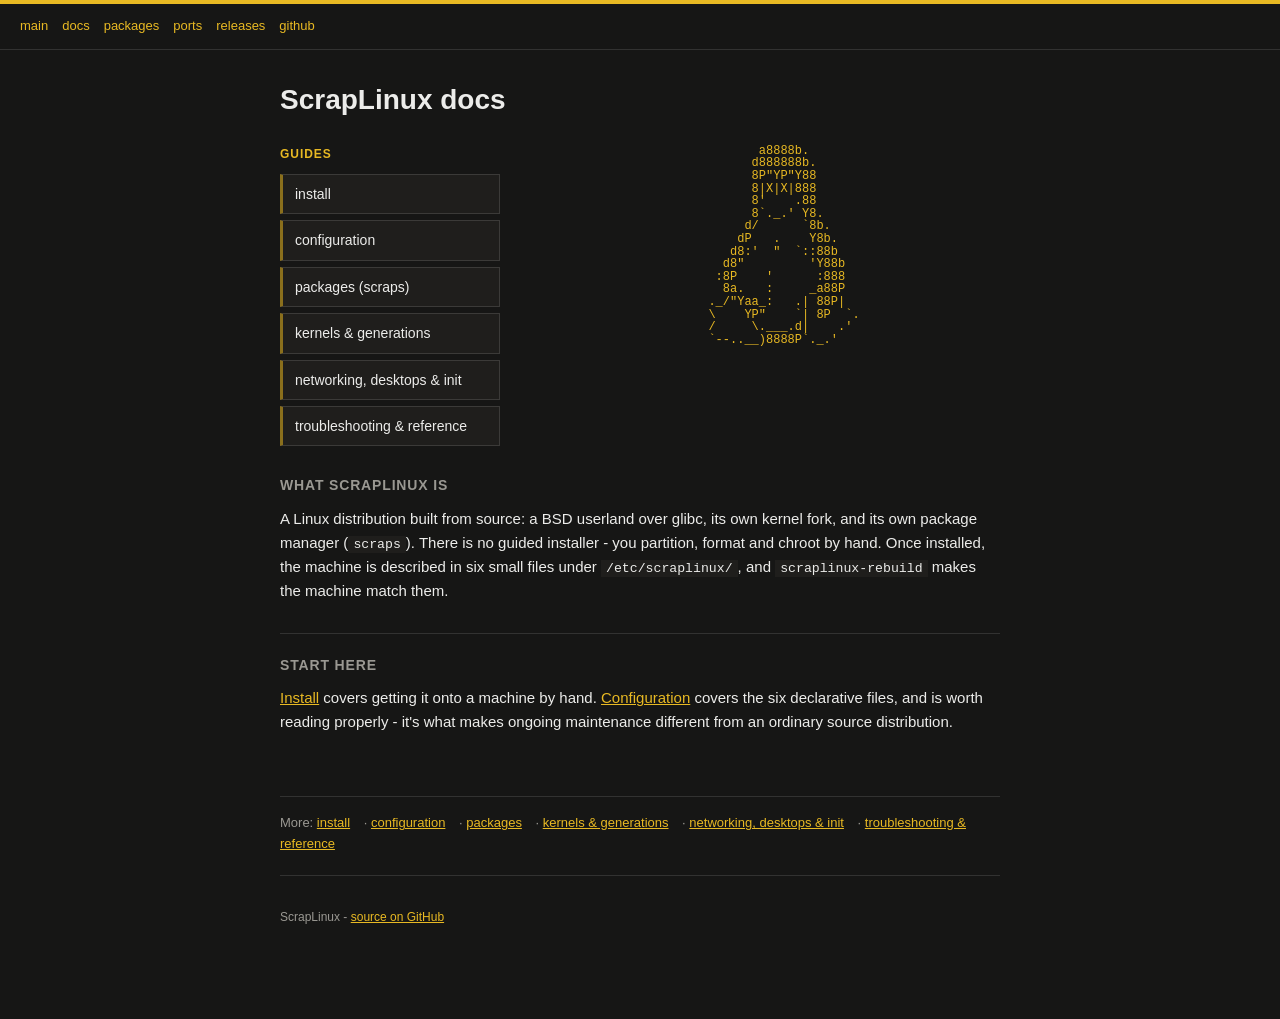
==== commit 763d9b24: "Commit" ====
--- a/index.html
+++ b/index.html
@@ -14,7 +14,6 @@
   <a href="https://ports-scraplinux.apiwow.net">ports</a>
   <a href="https://scraplinux-releases.apiwow.net">releases</a>
   <a href="https://github.com/apiwo/scraplinux">github</a>
-  <a href="https://codeberg.org/apiwo/scraplinux">codeberg</a>
 </nav>
 <div class="wrap">
   <header class="hero">
--- a/style.css
+++ b/style.css
@@ -11,6 +11,7 @@
 html{-webkit-text-size-adjust:100%;}
 body{
   margin:0;
+  border-top:4px solid var(--accent);
   background:var(--bg);
   color:var(--fg);
   font-family:Arial,Helvetica,"Helvetica Neue",sans-serif;
@@ -54,17 +55,15 @@
   margin-top:6px;
 }
 
-/* Docs-specific: a top accent rule and a card-style guide list, so this
-   reads as its own section of the site rather than a recolored copy of
-   the home page. */
-body{border-top:4px solid var(--accent);}
-
 .top-grid{
   display:flex;
   gap:32px;
   padding:20px 0 8px;
   flex-wrap:wrap;
 }
+
+/* Any nav-style list of links on the page (docs guide list, home page
+   list, etc) - one card treatment, used everywhere the same way. */
 .pages{min-width:220px;font-size:14px;}
 .pages p{
   margin:0 0 10px;
@@ -76,6 +75,7 @@
 }
 .pages ul{list-style:none;margin:0;padding:0;display:flex;flex-direction:column;gap:6px;}
 .pages li{margin:0;}
+.pages li::before{content:none;}
 .pages li a{
   display:block;
   padding:8px 12px;
@@ -87,7 +87,6 @@
   transition:border-left-color .12s ease;
 }
 .pages li a:hover{border-left-color:var(--accent);color:var(--accent);}
-.pages li::before{content:none;}
 
 .art{
   flex:1;
@@ -121,6 +120,26 @@
 section p{margin:0 0 10px;color:var(--fg);}
 section ul{margin:0 0 10px;padding-left:20px;}
 section li{margin:4px 0;}
+
+/* Any "scan me quickly" list on the page - the features list on the home
+   page, and anything else that wants the same rows-with-a-rail treatment
+   as .pages but inside an ordinary <section> rather than the top grid. */
+#features ul{
+  list-style:none;
+  margin:0;
+  padding:0;
+  display:flex;
+  flex-direction:column;
+  gap:6px;
+}
+#features li{
+  margin:0;
+  padding:8px 12px;
+  border:1px solid var(--rule);
+  border-left:3px solid var(--accent-dim);
+  background:var(--bg-alt);
+}
+
 section table{width:100%;border-collapse:collapse;font-size:14px;margin:0 0 12px;}
 section table th{text-align:left;padding:5px 8px;border-bottom:1px solid var(--rule);color:var(--fg-dim);font-weight:600;}
 section table td{padding:5px 8px;border-bottom:1px solid var(--rule);vertical-align:top;}
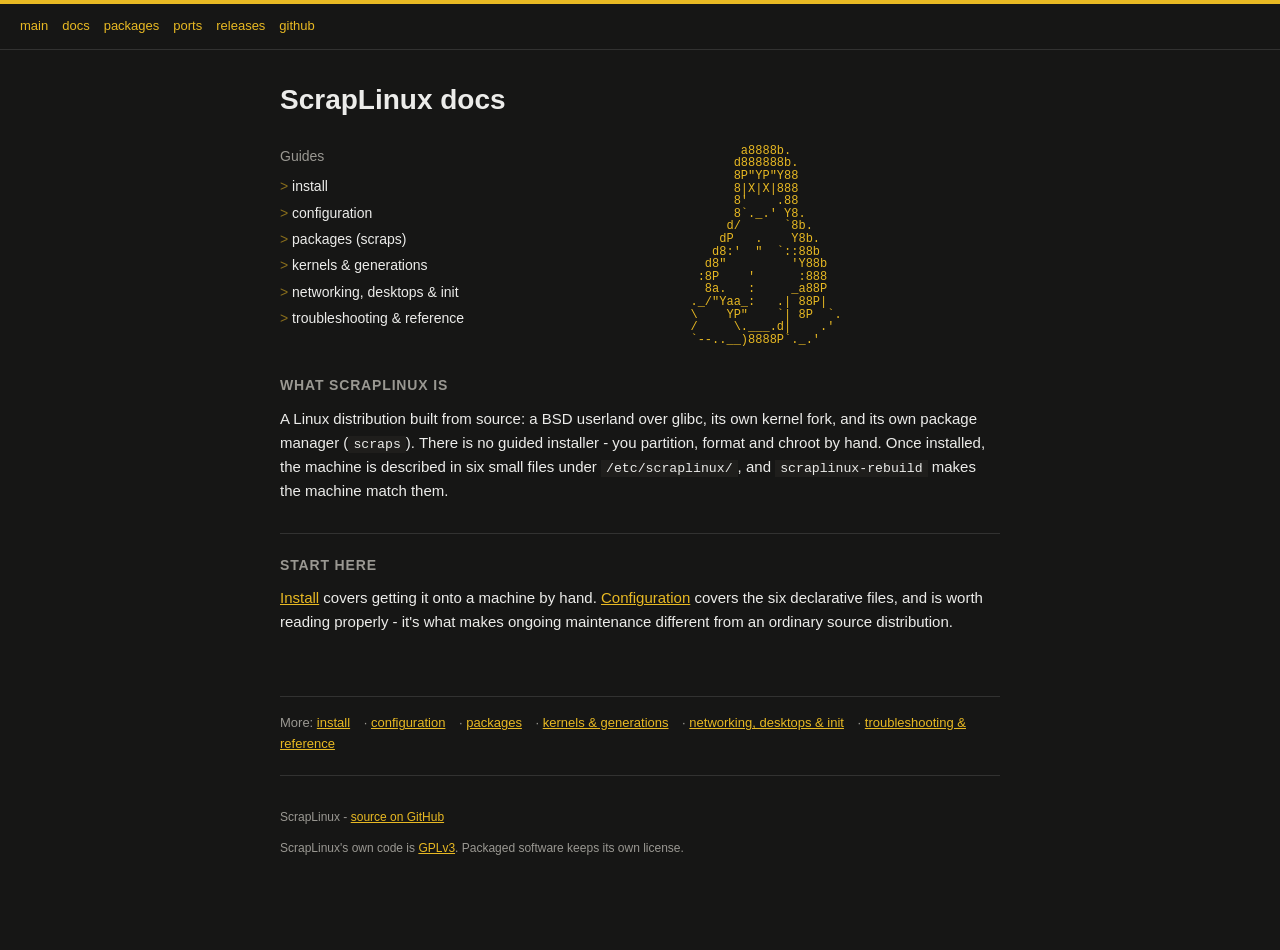
==== commit db49d5c0: "Commit" ====
--- a/index.html
+++ b/index.html
@@ -82,6 +82,7 @@
 
   <footer>
     <p>ScrapLinux - <a href="https://github.com/apiwo/scraplinux">source on GitHub</a></p>
+    <p>ScrapLinux's own code is <a href="https://github.com/apiwo/scraplinux/blob/main/LICENSE">GPLv3</a>. Packaged software keeps its own license.</p>
   </footer>
 </div>
 </body>
--- a/style.css
+++ b/style.css
@@ -62,31 +62,13 @@
   flex-wrap:wrap;
 }
 
-/* Any nav-style list of links on the page (docs guide list, home page
-   list, etc) - one card treatment, used everywhere the same way. */
-.pages{min-width:220px;font-size:14px;}
-.pages p{
-  margin:0 0 10px;
-  color:var(--accent);
-  font-weight:700;
-  text-transform:uppercase;
-  font-size:12px;
-  letter-spacing:.08em;
-}
-.pages ul{list-style:none;margin:0;padding:0;display:flex;flex-direction:column;gap:6px;}
-.pages li{margin:0;}
-.pages li::before{content:none;}
-.pages li a{
-  display:block;
-  padding:8px 12px;
-  border:1px solid var(--rule);
-  border-left:3px solid var(--accent-dim);
-  background:var(--bg-alt);
-  text-decoration:none;
-  color:var(--fg);
-  transition:border-left-color .12s ease;
-}
-.pages li a:hover{border-left-color:var(--accent);color:var(--accent);}
+.pages{min-width:150px;font-size:14px;}
+.pages p{margin:0 0 8px;color:var(--fg-dim);}
+.pages ul{list-style:none;margin:0;padding:0;}
+.pages li{margin:4px 0;}
+.pages li::before{content:"> ";color:var(--accent-dim);}
+.pages li a{text-decoration:none;color:var(--fg);}
+.pages li a:hover{color:var(--accent);text-decoration:underline;}
 
 .art{
   flex:1;
@@ -121,24 +103,6 @@
 section ul{margin:0 0 10px;padding-left:20px;}
 section li{margin:4px 0;}
 
-/* Any "scan me quickly" list on the page - the features list on the home
-   page, and anything else that wants the same rows-with-a-rail treatment
-   as .pages but inside an ordinary <section> rather than the top grid. */
-#features ul{
-  list-style:none;
-  margin:0;
-  padding:0;
-  display:flex;
-  flex-direction:column;
-  gap:6px;
-}
-#features li{
-  margin:0;
-  padding:8px 12px;
-  border:1px solid var(--rule);
-  border-left:3px solid var(--accent-dim);
-  background:var(--bg-alt);
-}
 
 section table{width:100%;border-collapse:collapse;font-size:14px;margin:0 0 12px;}
 section table th{text-align:left;padding:5px 8px;border-bottom:1px solid var(--rule);color:var(--fg-dim);font-weight:600;}
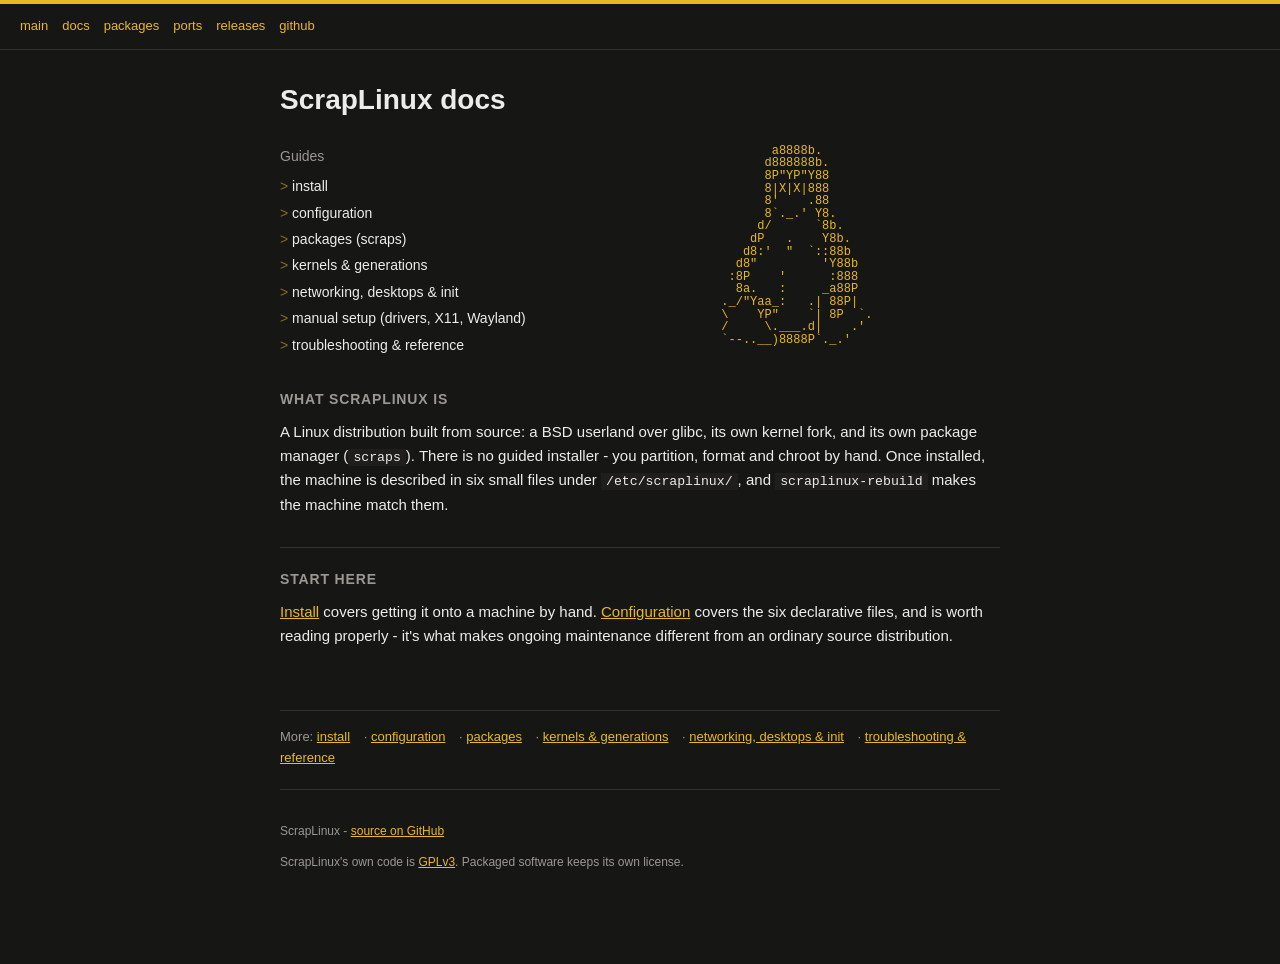
==== commit 3b3d3fb5: "Commit" ====
--- a/index.html
+++ b/index.html
@@ -29,6 +29,7 @@
         <li><a href="/packages.html">packages (scraps)</a></li>
         <li><a href="/kernels.html">kernels &amp; generations</a></li>
         <li><a href="/networking.html">networking, desktops &amp; init</a></li>
+        <li><a href="/manual.html">manual setup (drivers, X11, Wayland)</a></li>
         <li><a href="/troubleshooting.html">troubleshooting &amp; reference</a></li>
       </ul>
     </div>
